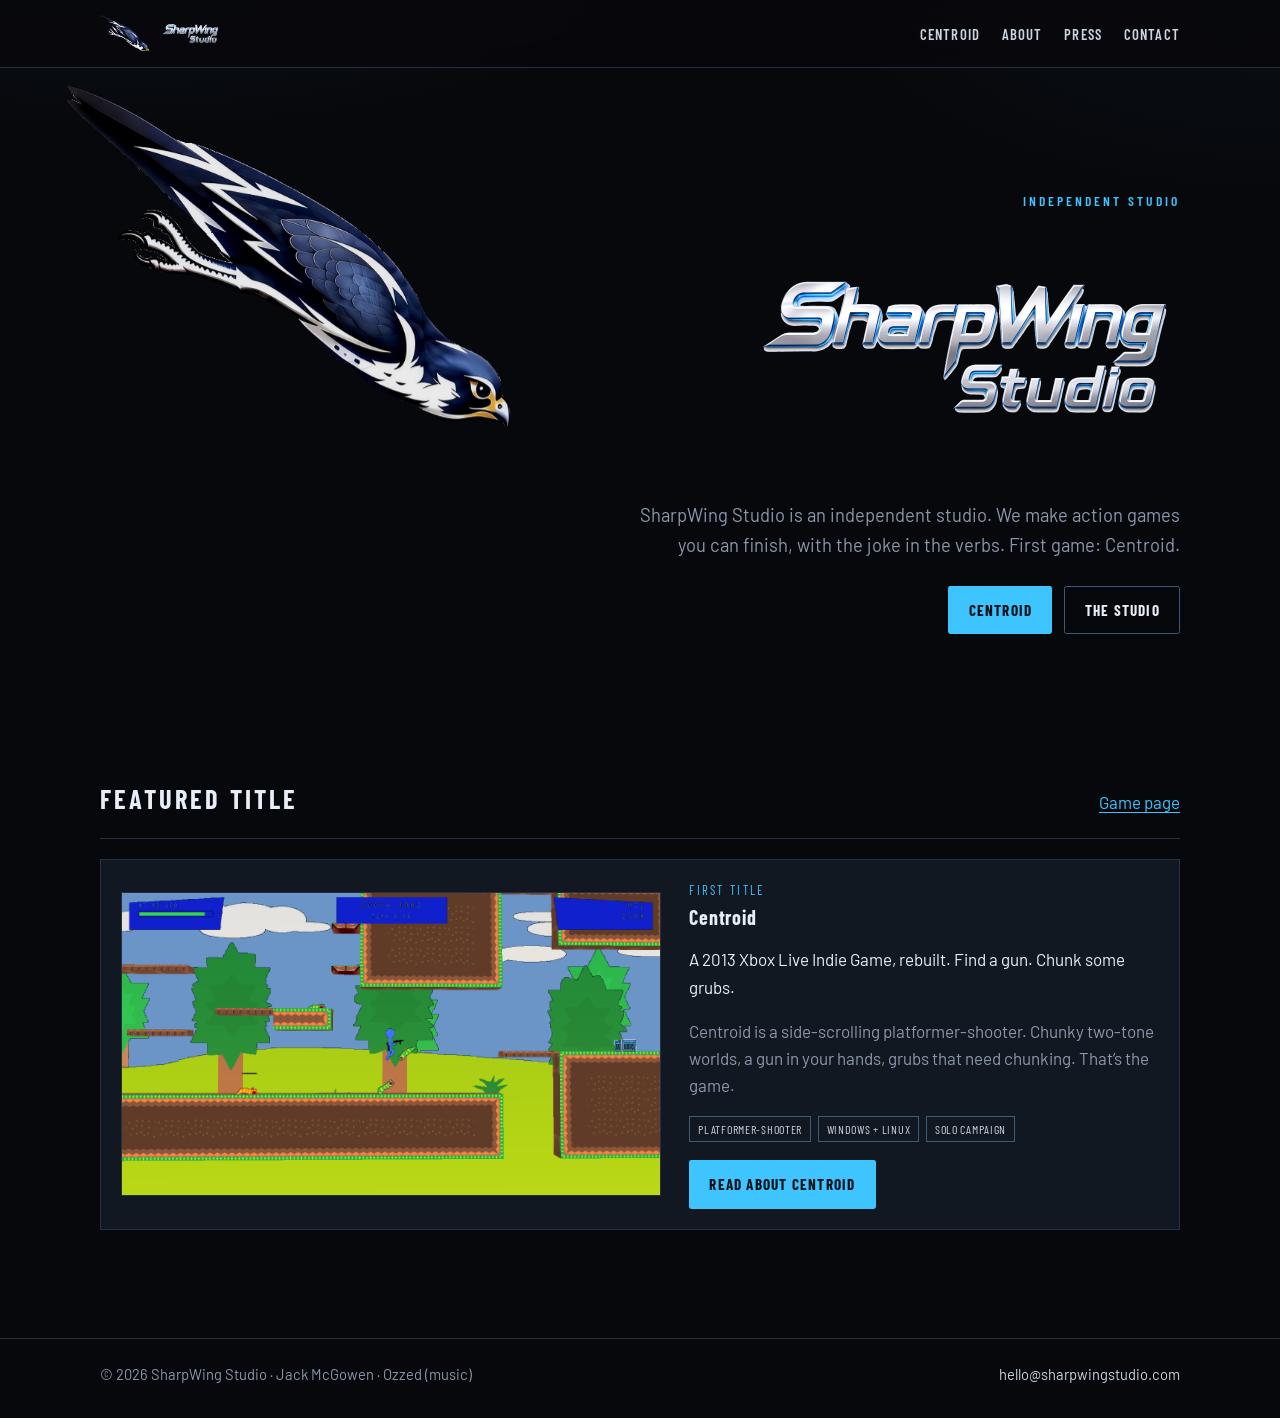
==== index.html @ 4d0de527 "Lock public copy to Act I blurbs." ====
<!DOCTYPE html>
<html lang="en">
<head>
  <meta charset="utf-8">
  <meta name="viewport" content="width=device-width, initial-scale=1">
  <title>SharpWing Studio</title>
  <meta name="description" content="SharpWing Studio is an independent studio. We make action games you can finish, with the joke in the verbs. First game: Centroid.">
  <link rel="canonical" href="https://sharpwingstudio.com/">
  <meta property="og:type" content="website">
  <meta property="og:site_name" content="SharpWing Studio">
  <meta property="og:title" content="SharpWing Studio">
  <meta property="og:description" content="SharpWing Studio is an independent studio. We make action games you can finish, with the joke in the verbs. First game: Centroid.">
  <meta property="og:url" content="https://sharpwingstudio.com/">
  <meta property="og:image" content="https://sharpwingstudio.com/img/og-image.png">
  <meta name="twitter:card" content="summary_large_image">
  <link rel="icon" href="img/favicon.ico" sizes="any">
  <link rel="icon" type="image/png" href="img/favicon-32.png" sizes="32x32">
  <link rel="apple-touch-icon" href="img/apple-touch-icon.png">
  <link rel="preconnect" href="https://fonts.googleapis.com">
  <link rel="preconnect" href="https://fonts.gstatic.com" crossorigin>
  <link href="https://fonts.googleapis.com/css2?family=Barlow+Condensed:wght@600;700&family=Barlow:wght@400;500;600;700&display=swap" rel="stylesheet">
  <link rel="stylesheet" href="css/site.css">
</head>
<body>
  <a class="skip" href="#content">Skip to content</a>
  <header class="site-header">
    <div class="header-inner">
      <a class="logo-link" href="index.html" aria-current="page">
        <img class="mark" src="img/peregrine.png" alt="">
        <img class="wordmark" src="img/sharpwing-studio.png" alt="SharpWing Studio">
      </a>
      <button class="nav-toggle" type="button" aria-expanded="false" aria-controls="site-nav" aria-label="Menu">
        <span></span>
      </button>
      <ul class="nav-links" id="site-nav">
        <li><a href="centroid.html">Centroid</a></li>
        <li><a href="about.html">About</a></li>
        <li><a href="press.html">Press</a></li>
        <li><a href="contact.html">Contact</a></li>
      </ul>
    </div>
  </header>

  <main id="content">
    <section class="hero">
      <img class="hero-bird" src="img/peregrine.png" alt="">
      <div class="wrap">
        <div class="hero-copy">
          <p class="eyebrow">Independent studio</p>
          <img class="hero-wordmark" src="img/sharpwing-studio.png" alt="SharpWing Studio">
          <p class="lede">SharpWing Studio is an independent studio. We make action games you can finish, with the joke in the verbs. First game: Centroid.</p>
          <div class="actions">
            <a class="btn btn-primary" href="centroid.html">Centroid</a>
            <a class="btn btn-ghost" href="about.html">The studio</a>
          </div>
        </div>
      </div>
    </section>

    <section class="section">
      <div class="wrap">
        <div class="section-head">
          <h2>Featured title</h2>
          <a href="centroid.html">Game page</a>
        </div>
        <article class="feature-card">
          <img src="img/screenshot-woods.png" alt="Centroid gameplay in the woods: a soldier mid-air, shooting a Centroid.">
          <div>
            <p class="kicker">First title</p>
            <h3>Centroid</h3>
            <p>A 2013 Xbox Live Indie Game, rebuilt. Find a gun. Chunk some grubs.</p>
            <p class="muted">Centroid is a side-scrolling platformer-shooter. Chunky two-tone worlds, a gun in your hands, grubs that need chunking. That’s the game.</p>
            <div class="tag-row">
              <span class="tag">Platformer-shooter</span>
              <span class="tag">Windows + Linux</span>
              <span class="tag">Solo campaign</span>
            </div>
            <a class="btn btn-primary" href="centroid.html">Read about Centroid</a>
          </div>
        </article>
      </div>
    </section>
  </main>

  <footer class="site-footer">
    <div class="wrap footer-inner">
      <span>© 2026 SharpWing Studio · Jack McGowen · Ozzed (music)</span>
      <span><a href="mailto:hello@sharpwingstudio.com">hello@sharpwingstudio.com</a></span>
    </div>
  </footer>
  <script src="js/nav.js"></script>
</body>
</html>
---- css/site.css ----
:root {
  --bg: #07080c;
  --bg-raise: #0d1118;
  --bg-card: #121821;
  --line: #243044;
  --line-hot: #3a5a78;
  --text: #e8eef8;
  --muted: #8b97ab;
  --cyan: #3ec4ff;
  --cyan-dim: #1a6a8c;
  --silver: #c9d4e0;
  --danger: #ff6b4a;
  --max: 1080px;
  --header-h: 4.25rem;
  --font: "Barlow", "Segoe UI", system-ui, sans-serif;
  --cond: "Barlow Condensed", "Segoe UI", sans-serif;
}

*,
*::before,
*::after {
  box-sizing: border-box;
}

html {
  scroll-behavior: smooth;
}

body {
  margin: 0;
  font-family: var(--font);
  font-size: 1.0625rem;
  line-height: 1.6;
  color: var(--text);
  background:
    radial-gradient(1200px 500px at 10% -10%, rgba(62, 196, 255, 0.08), transparent 55%),
    radial-gradient(900px 400px at 100% 0%, rgba(62, 196, 255, 0.04), transparent 50%),
    var(--bg);
  min-height: 100vh;
}

img {
  max-width: 100%;
  height: auto;
}

a {
  color: var(--cyan);
  text-decoration-thickness: 1px;
  text-underline-offset: 0.18em;
}

a:hover {
  color: #8adaff;
}

:focus-visible {
  outline: 2px solid var(--cyan);
  outline-offset: 3px;
}

.skip {
  position: absolute;
  left: 0.75rem;
  top: -3rem;
  background: var(--cyan);
  color: #041018;
  padding: 0.5rem 0.85rem;
  font-weight: 600;
  z-index: 100;
}

.skip:focus {
  top: 0.75rem;
}

.wrap {
  width: min(var(--max), calc(100% - 2.5rem));
  margin-inline: auto;
}

/* Header */

.site-header {
  position: sticky;
  top: 0;
  z-index: 50;
  height: var(--header-h);
  display: flex;
  align-items: center;
  background: rgba(7, 8, 12, 0.86);
  backdrop-filter: blur(12px);
  border-bottom: 1px solid var(--line);
}

.header-inner {
  display: flex;
  align-items: center;
  justify-content: space-between;
  gap: 1rem;
  width: min(var(--max), calc(100% - 2.5rem));
  margin-inline: auto;
}

.logo-link {
  display: flex;
  align-items: center;
  gap: 0.65rem;
  text-decoration: none;
  color: var(--text);
}

.logo-link img.wordmark {
  height: 2.15rem;
  width: auto;
}

.logo-link img.mark {
  height: 2.35rem;
  width: auto;
}

.nav-toggle {
  display: none;
  background: transparent;
  border: 1px solid var(--line);
  color: var(--text);
  width: 2.6rem;
  height: 2.6rem;
  border-radius: 0.35rem;
  cursor: pointer;
}

.nav-toggle span,
.nav-toggle span::before,
.nav-toggle span::after {
  display: block;
  width: 1.1rem;
  height: 2px;
  background: var(--silver);
  position: relative;
  margin: 0 auto;
}

.nav-toggle span::before,
.nav-toggle span::after {
  content: "";
  position: absolute;
  left: 0;
}

.nav-toggle span::before {
  top: -6px;
}

.nav-toggle span::after {
  top: 6px;
}

.nav-links {
  display: flex;
  gap: 0.2rem 1.35rem;
  list-style: none;
  margin: 0;
  padding: 0;
  align-items: center;
}

.nav-links a {
  color: var(--silver);
  text-decoration: none;
  font-family: var(--cond);
  font-weight: 600;
  letter-spacing: 0.08em;
  text-transform: uppercase;
  font-size: 0.92rem;
  padding: 0.35rem 0;
  border-bottom: 2px solid transparent;
}

.nav-links a:hover,
.nav-links a[aria-current="page"] {
  color: var(--text);
  border-bottom-color: var(--cyan);
}

/* Hero */

.hero {
  position: relative;
  overflow: hidden;
  padding: 4.5rem 0 3.5rem;
  min-height: min(78vh, 42rem);
  display: flex;
  align-items: center;
}

.hero-bird {
  position: absolute;
  left: max(-6rem, calc(50% - 36rem));
  top: 1rem;
  width: min(42vw, 28rem);
  opacity: 0.92;
  pointer-events: none;
  animation: stoop 1.15s ease-out both;
}

@keyframes stoop {
  from {
    transform: translate(-12%, -18%) rotate(-10deg);
    opacity: 0;
  }
  to {
    transform: none;
    opacity: 0.92;
  }
}

.hero-copy {
  position: relative;
  margin-left: auto;
  width: min(34rem, 100%);
  text-align: right;
}

.hero-wordmark {
  width: min(100%, 28rem);
  margin-bottom: 1.25rem;
  animation: fadeup 0.9s 0.15s ease both;
}

.eyebrow {
  font-family: var(--cond);
  letter-spacing: 0.22em;
  text-transform: uppercase;
  color: var(--cyan);
  font-size: 0.85rem;
  font-weight: 600;
  margin: 0 0 0.65rem;
}

.lede {
  color: var(--muted);
  font-size: 1.15rem;
  margin: 0 0 1.6rem;
  animation: fadeup 0.9s 0.3s ease both;
}

.actions {
  display: flex;
  flex-wrap: wrap;
  gap: 0.75rem;
  justify-content: flex-end;
  animation: fadeup 0.9s 0.4s ease both;
}

@keyframes fadeup {
  from {
    opacity: 0;
    transform: translateY(12px);
  }
  to {
    opacity: 1;
    transform: none;
  }
}

.btn {
  display: inline-flex;
  align-items: center;
  justify-content: center;
  gap: 0.4rem;
  padding: 0.7rem 1.2rem;
  border-radius: 0.15rem;
  font-family: var(--cond);
  font-weight: 700;
  letter-spacing: 0.08em;
  text-transform: uppercase;
  text-decoration: none;
  font-size: 0.95rem;
  border: 1px solid transparent;
}

.btn-primary {
  background: var(--cyan);
  color: #041018;
}

.btn-primary:hover {
  background: #8adaff;
  color: #041018;
}

.btn-ghost {
  background: transparent;
  color: var(--text);
  border-color: var(--line-hot);
}

.btn-ghost:hover {
  border-color: var(--cyan);
  color: var(--cyan);
}

/* Sections */

main {
  padding-bottom: 4rem;
}

.section {
  padding: 2.75rem 0;
}

.section-head {
  display: flex;
  align-items: baseline;
  justify-content: space-between;
  gap: 1rem;
  margin-bottom: 1.25rem;
  border-bottom: 1px solid var(--line);
  padding-bottom: 0.7rem;
}

h1, h2, h3 {
  font-family: var(--cond);
  letter-spacing: 0.04em;
  font-weight: 700;
  line-height: 1.15;
  margin: 0 0 0.75rem;
}

h1 {
  font-size: clamp(2.2rem, 5vw, 3.4rem);
}

h2 {
  font-size: 1.65rem;
  text-transform: uppercase;
  letter-spacing: 0.12em;
}

h3 {
  font-size: 1.25rem;
}

.muted {
  color: var(--muted);
}

.page-hero {
  padding: 3rem 0 1.5rem;
}

.page-hero h1 {
  margin-bottom: 0.4rem;
}

.rule {
  height: 2px;
  width: 4.5rem;
  background: linear-gradient(90deg, var(--cyan), transparent);
  border: 0;
  margin: 0 0 1.25rem;
}

/* Cards / game feature */

.feature-card {
  display: grid;
  grid-template-columns: minmax(0, 1.15fr) minmax(0, 1fr);
  gap: 1.75rem;
  background: var(--bg-card);
  border: 1px solid var(--line);
  padding: 1.25rem;
  align-items: center;
}

.feature-card img {
  width: 100%;
  display: block;
  border: 1px solid var(--line);
}

.kicker {
  font-family: var(--cond);
  letter-spacing: 0.18em;
  text-transform: uppercase;
  color: var(--cyan);
  font-size: 0.8rem;
  margin: 0 0 0.4rem;
}

.tag-row {
  display: flex;
  flex-wrap: wrap;
  gap: 0.4rem;
  margin: 0.9rem 0 1.1rem;
}

.tag {
  font-family: var(--cond);
  letter-spacing: 0.06em;
  text-transform: uppercase;
  font-size: 0.75rem;
  border: 1px solid var(--line-hot);
  color: var(--silver);
  padding: 0.15rem 0.5rem;
}

/* Facts / split */

.split {
  display: grid;
  grid-template-columns: 1fr 1fr;
  gap: 1.5rem;
}

.panel {
  background: var(--bg-raise);
  border: 1px solid var(--line);
  padding: 1.25rem 1.35rem;
}

.panel p:last-child,
.prose p:last-child {
  margin-bottom: 0;
}

.prose p {
  margin: 0 0 1rem;
}

.fact-list {
  list-style: none;
  margin: 0;
  padding: 0;
}

.fact-list li {
  display: grid;
  grid-template-columns: 9.5rem 1fr;
  gap: 0.75rem;
  padding: 0.65rem 0;
  border-bottom: 1px solid var(--line);
}

.fact-list li:last-child {
  border-bottom: 0;
}

.fact-list span {
  font-family: var(--cond);
  letter-spacing: 0.08em;
  text-transform: uppercase;
  color: var(--muted);
  font-size: 0.85rem;
}

/* Press grid */

.asset-grid {
  display: grid;
  grid-template-columns: repeat(auto-fill, minmax(220px, 1fr));
  gap: 1rem;
}

.asset {
  background: var(--bg-card);
  border: 1px solid var(--line);
  padding: 0.85rem;
  display: flex;
  flex-direction: column;
  gap: 0.6rem;
}

.asset .frame {
  background: #000;
  min-height: 8rem;
  display: grid;
  place-items: center;
  padding: 0.75rem;
}

.asset img {
  max-height: 8.5rem;
  width: auto;
}

.asset.pixel img {
  image-rendering: pixelated;
  image-rendering: crisp-edges;
}

.asset figcaption {
  font-size: 0.85rem;
  color: var(--muted);
  margin: 0;
}

.shot {
  width: 100%;
  border: 1px solid var(--line);
  display: block;
}

.shot-grid {
  display: grid;
  grid-template-columns: 1fr;
  gap: 1rem;
}

.shot-grid .shot-pair {
  display: grid;
  grid-template-columns: 1fr 1fr;
  gap: 1rem;
}

@media (max-width: 720px) {
  .shot-grid .shot-pair {
    grid-template-columns: 1fr;
  }
}

.caption {
  font-size: 0.85rem;
  color: var(--muted);
  margin: 0.4rem 0 0;
}

/* Contact */

.mailto {
  font-size: 1.35rem;
  font-weight: 600;
  word-break: break-word;
}

/* Footer */

.site-footer {
  border-top: 1px solid var(--line);
  padding: 1.5rem 0 2rem;
  color: var(--muted);
  font-size: 0.92rem;
}

.footer-inner {
  display: flex;
  justify-content: space-between;
  gap: 1rem;
  flex-wrap: wrap;
  align-items: center;
}

.site-footer a {
  color: var(--silver);
  text-decoration: none;
}

.site-footer a:hover {
  color: var(--cyan);
}

/* 404 */

.notfound {
  min-height: 60vh;
  display: grid;
  place-items: center;
  text-align: center;
  padding: 3rem 0;
}

/* Responsive */

@media (max-width: 840px) {
  .feature-card,
  .split {
    grid-template-columns: 1fr;
  }

  .hero-copy {
    text-align: left;
    width: 100%;
    margin-left: 0;
    padding-top: 7.5rem;
  }

  .actions {
    justify-content: flex-start;
  }

  .hero-bird {
    left: -2rem;
    top: -1rem;
    width: 16rem;
    opacity: 0.55;
  }

  .fact-list li {
    grid-template-columns: 1fr;
    gap: 0.15rem;
  }
}

@media (max-width: 720px) {
  .nav-toggle {
    display: grid;
    place-items: center;
  }

  .nav-links {
    display: none;
    position: absolute;
    top: var(--header-h);
    left: 0;
    right: 0;
    flex-direction: column;
    align-items: stretch;
    background: rgba(7, 8, 12, 0.97);
    border-bottom: 1px solid var(--line);
    padding: 0.75rem 1.25rem 1rem;
    gap: 0;
  }

  .nav-links.is-open {
    display: flex;
  }

  .nav-links a {
    padding: 0.7rem 0;
    border-bottom: 1px solid var(--line);
  }

  .logo-link img.wordmark {
    height: 1.7rem;
  }

  .logo-link img.mark {
    display: none;
  }
}

@media (prefers-reduced-motion: reduce) {
  .hero-bird,
  .hero-wordmark,
  .lede,
  .actions {
    animation: none;
  }
}
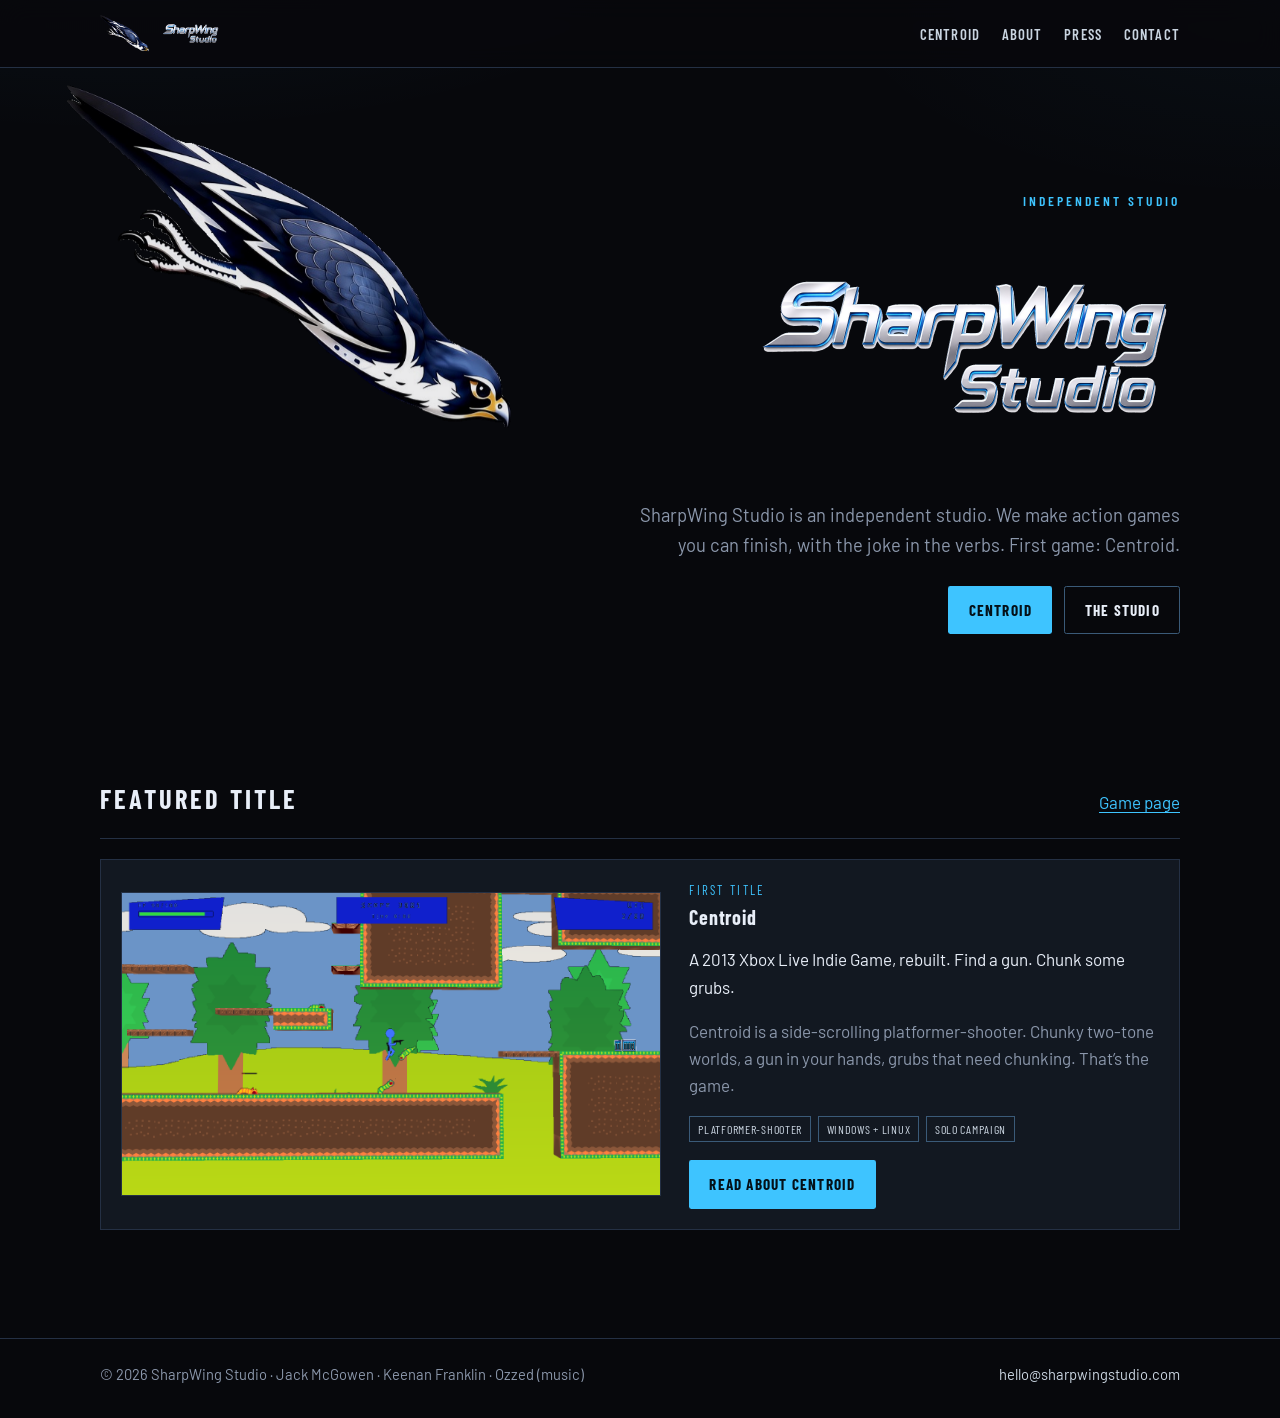
==== commit 7e65836a: "Credit Keenan Franklin next to Ozzed." ====
--- a/index.html
+++ b/index.html
@@ -84,7 +84,7 @@
 
   <footer class="site-footer">
     <div class="wrap footer-inner">
-      <span>© 2026 SharpWing Studio · Jack McGowen · Ozzed (music)</span>
+      <span>© 2026 SharpWing Studio · Jack McGowen · Keenan Franklin · Ozzed (music)</span>
       <span><a href="mailto:hello@sharpwingstudio.com">hello@sharpwingstudio.com</a></span>
     </div>
   </footer>
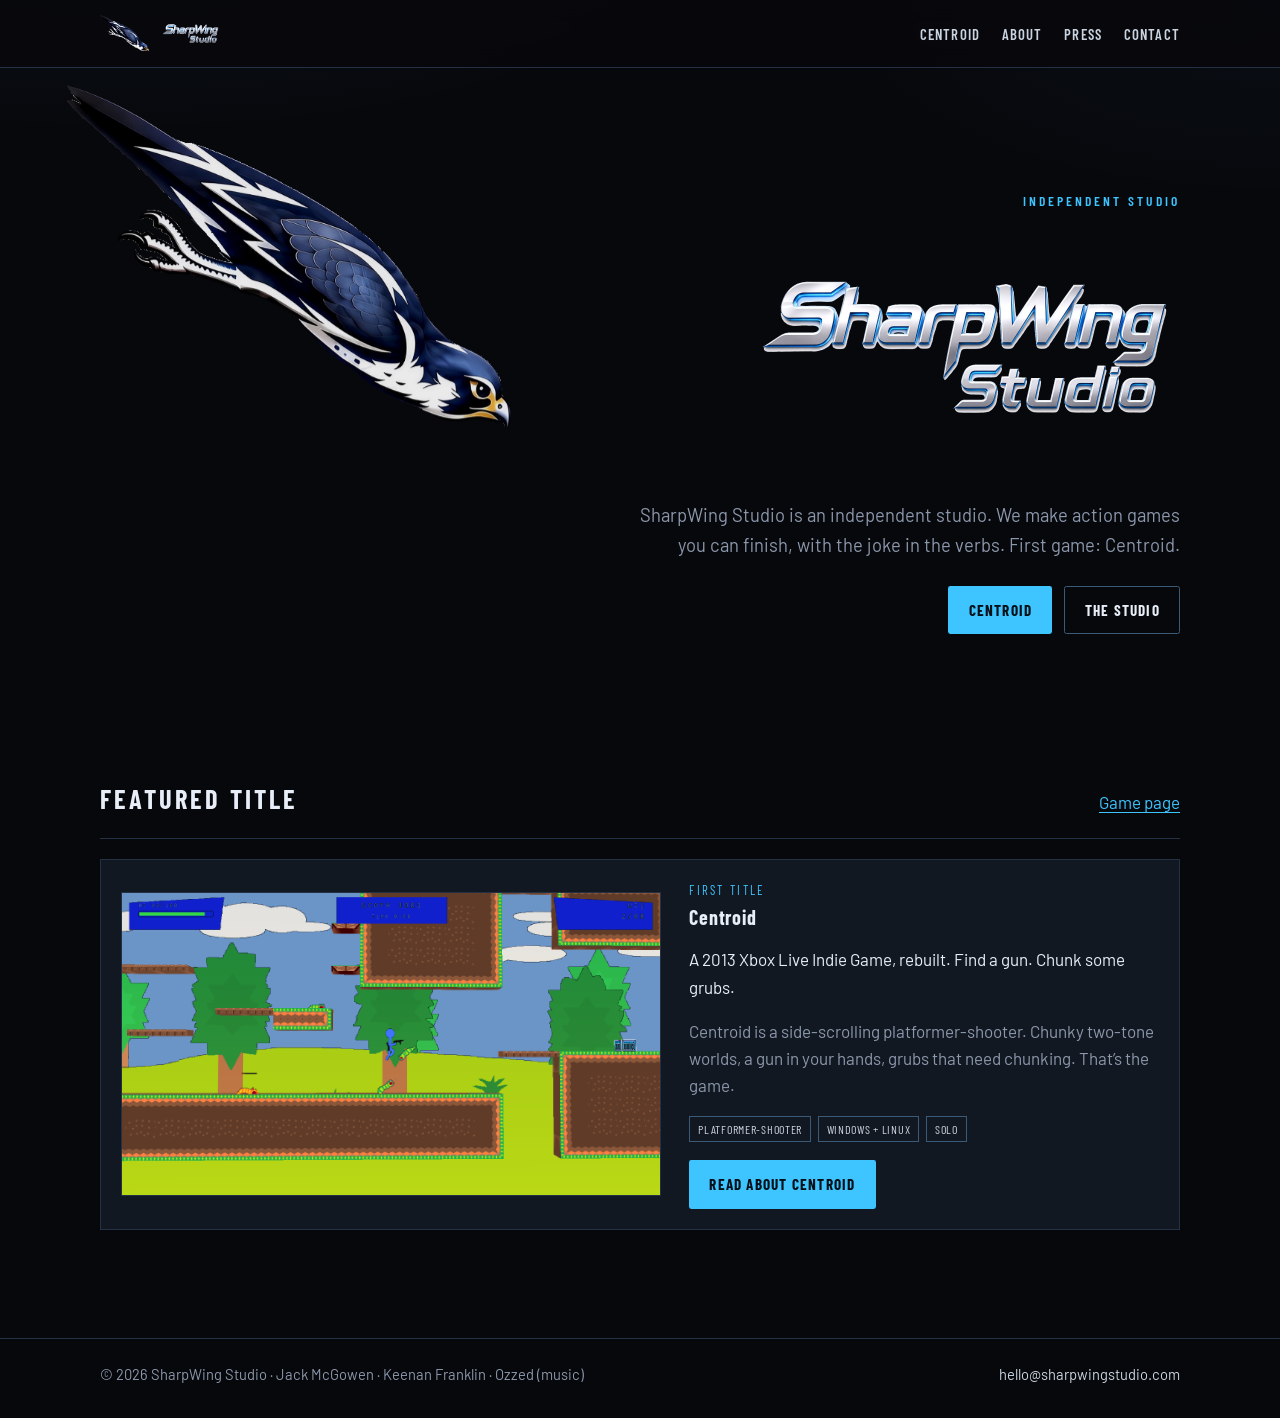
==== commit 76bf53e7: "Add mountains screenshot; drop leftover campaign framing." ====
--- a/index.html
+++ b/index.html
@@ -73,7 +73,7 @@
             <div class="tag-row">
               <span class="tag">Platformer-shooter</span>
               <span class="tag">Windows + Linux</span>
-              <span class="tag">Solo campaign</span>
+              <span class="tag">Solo</span>
             </div>
             <a class="btn btn-primary" href="centroid.html">Read about Centroid</a>
           </div>
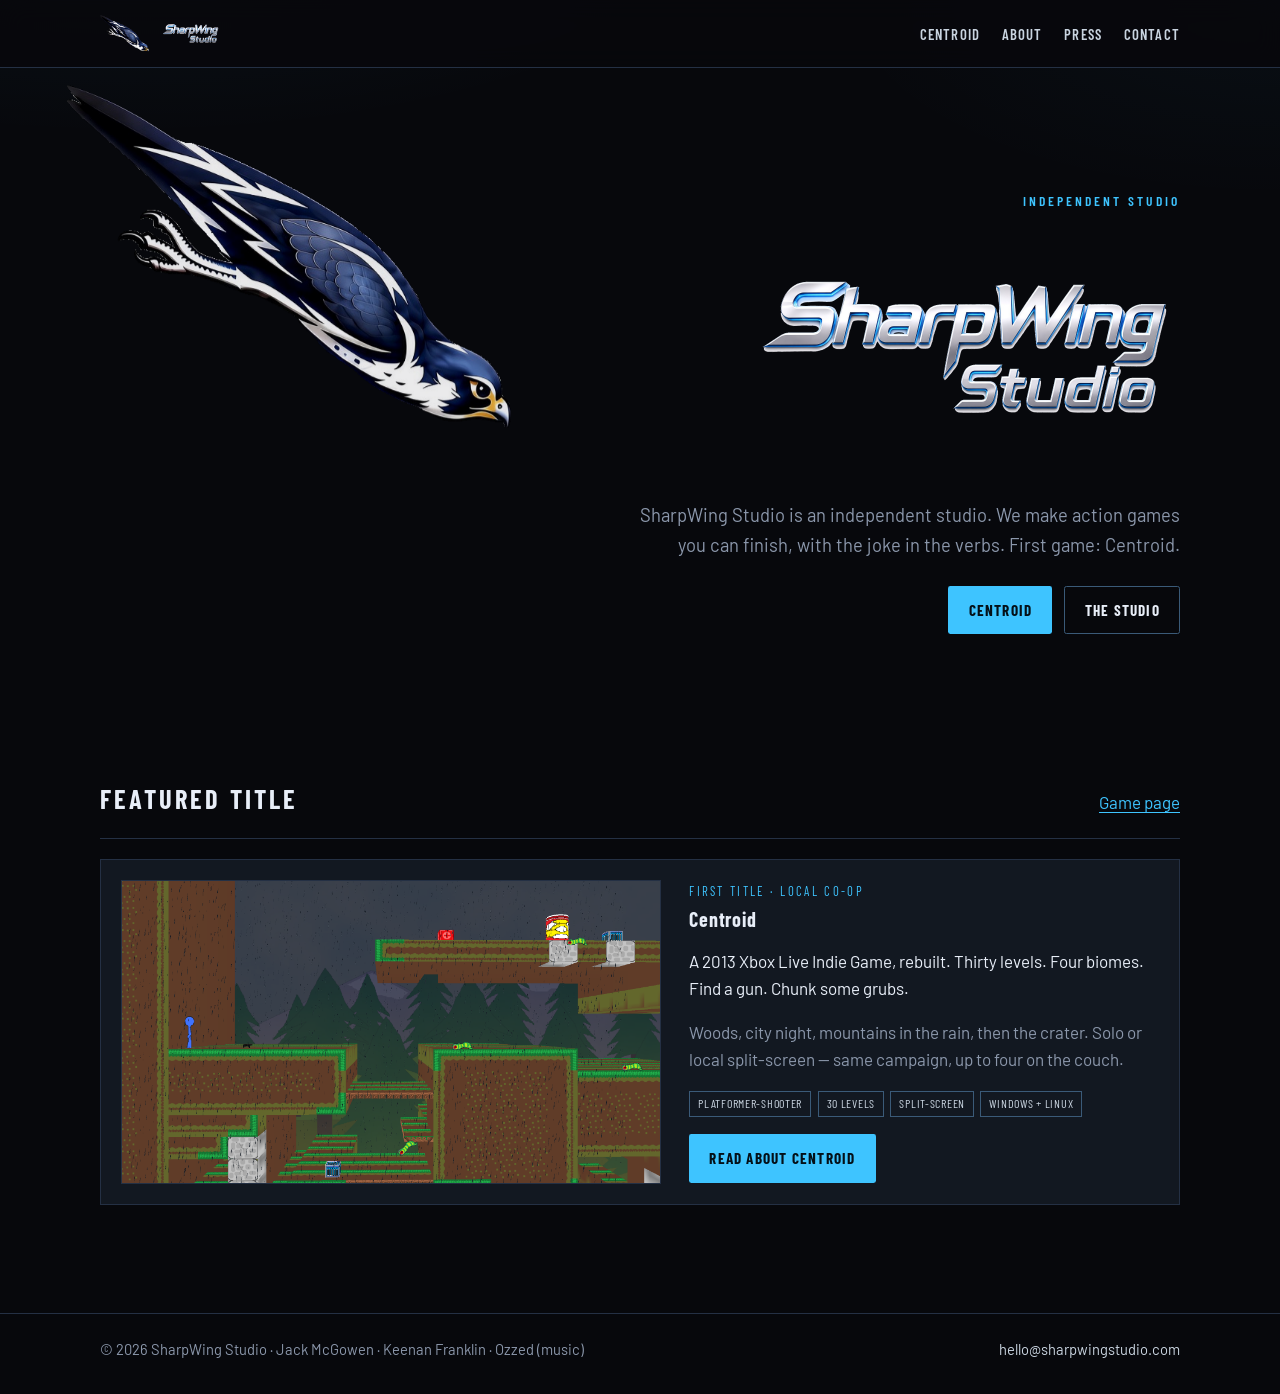
==== commit 7d5c2784: "Tease four biomes from level previews; add local split-screen co-op" ====
--- a/index.html
+++ b/index.html
@@ -64,16 +64,17 @@
           <a href="centroid.html">Game page</a>
         </div>
         <article class="feature-card">
-          <img src="img/screenshot-woods.png" alt="Centroid gameplay in the woods: a soldier mid-air, shooting a Centroid.">
+          <img src="img/preview-mountains.png" alt="Centroid mountains: rain over pines and snow peaks.">
           <div>
-            <p class="kicker">First title</p>
+            <p class="kicker">First title · Local co-op</p>
             <h3>Centroid</h3>
-            <p>A 2013 Xbox Live Indie Game, rebuilt. Find a gun. Chunk some grubs.</p>
-            <p class="muted">Centroid is a side-scrolling platformer-shooter. Chunky two-tone worlds, a gun in your hands, grubs that need chunking. That’s the game.</p>
+            <p>A 2013 Xbox Live Indie Game, rebuilt. Thirty levels. Four biomes. Find a gun. Chunk some grubs.</p>
+            <p class="muted">Woods, city night, mountains in the rain, then the crater. Solo or local split-screen — same campaign, up to four on the couch.</p>
             <div class="tag-row">
               <span class="tag">Platformer-shooter</span>
+              <span class="tag">30 levels</span>
+              <span class="tag">Split-screen</span>
               <span class="tag">Windows + Linux</span>
-              <span class="tag">Solo</span>
             </div>
             <a class="btn btn-primary" href="centroid.html">Read about Centroid</a>
           </div>
--- a/css/site.css
+++ b/css/site.css
@@ -528,6 +528,23 @@
   margin: 0.4rem 0 0;
 }
 
+.shot-fig {
+  margin: 0;
+}
+
+.shot-fig .shot {
+  margin: 0;
+}
+
+.shot-fig figcaption {
+  font-family: var(--cond);
+  letter-spacing: 0.12em;
+  text-transform: uppercase;
+  font-size: 0.8rem;
+  color: var(--cyan);
+  margin: 0.45rem 0 0;
+}
+
 /* Contact */
 
 .mailto {
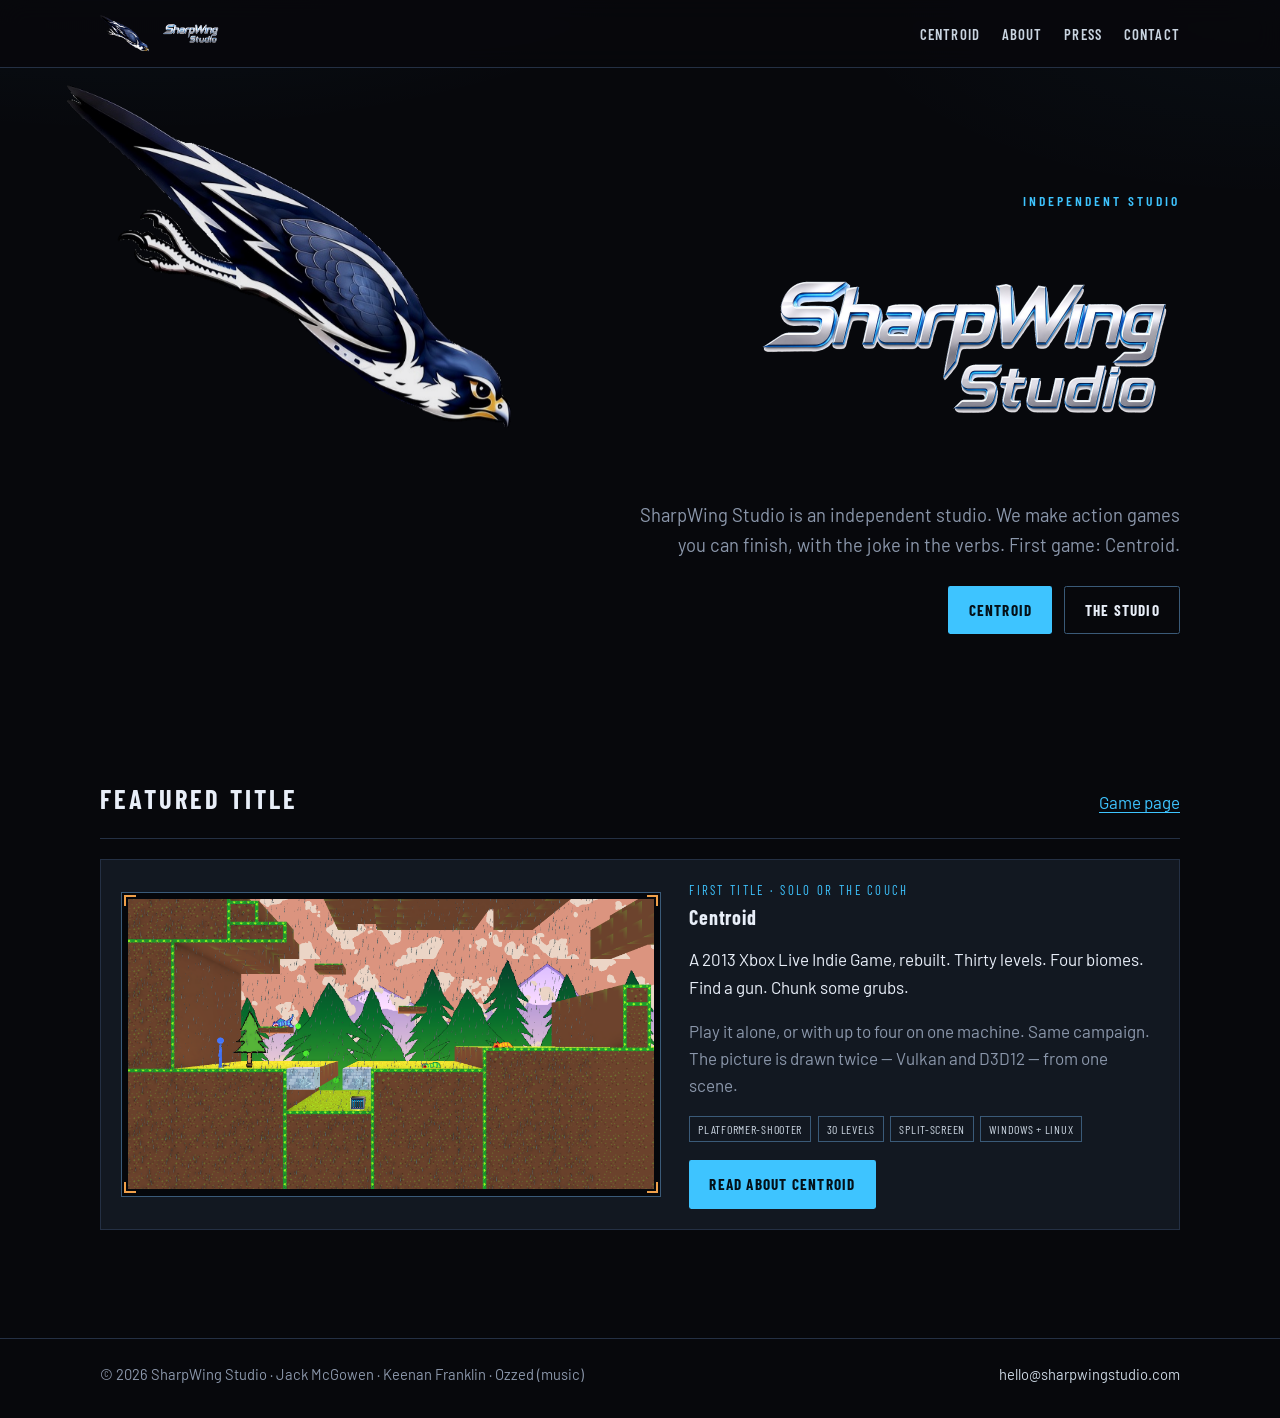
==== commit 7f48dc5e: "feat: engine-framed Centroid page, fresh biome stills, short clip Recapture woods, city, mountains, " ====
--- a/index.html
+++ b/index.html
@@ -64,12 +64,18 @@
           <a href="centroid.html">Game page</a>
         </div>
         <article class="feature-card">
-          <img src="img/preview-mountains.png" alt="Centroid mountains: rain over pines and snow peaks.">
+          <div class="viewport">
+            <span class="tick tick-tl"></span>
+            <span class="tick tick-tr"></span>
+            <span class="tick tick-bl"></span>
+            <span class="tick tick-br"></span>
+            <img src="img/preview-mountains.png" alt="Centroid mountains: rain over pines and snow peaks.">
+          </div>
           <div>
-            <p class="kicker">First title · Local co-op</p>
+            <p class="kicker">First title · Solo or the couch</p>
             <h3>Centroid</h3>
             <p>A 2013 Xbox Live Indie Game, rebuilt. Thirty levels. Four biomes. Find a gun. Chunk some grubs.</p>
-            <p class="muted">Woods, city night, mountains in the rain, then the crater. Solo or local split-screen — same campaign, up to four on the couch.</p>
+            <p class="muted">Play it alone, or with up to four on one machine. Same campaign. The picture is drawn twice — Vulkan and D3D12 — from one scene.</p>
             <div class="tag-row">
               <span class="tag">Platformer-shooter</span>
               <span class="tag">30 levels</span>
--- a/css/site.css
+++ b/css/site.css
@@ -8,6 +8,7 @@
   --muted: #8b97ab;
   --cyan: #3ec4ff;
   --cyan-dim: #1a6a8c;
+  --amber: #f0a04a;
   --silver: #c9d4e0;
   --danger: #ff6b4a;
   --max: 1080px;
@@ -541,8 +542,103 @@
   letter-spacing: 0.12em;
   text-transform: uppercase;
   font-size: 0.8rem;
-  color: var(--cyan);
+  color: var(--amber);
   margin: 0.45rem 0 0;
+}
+
+.viewport {
+  position: relative;
+  border: 1px solid var(--line-hot);
+  background: #05070b;
+  padding: 0.4rem;
+}
+
+.viewport img,
+.viewport video {
+  display: block;
+  width: 100%;
+  border: 0;
+}
+
+.viewport .tick {
+  position: absolute;
+  width: 0.7rem;
+  height: 0.7rem;
+  border: 0 solid var(--amber);
+  pointer-events: none;
+}
+
+.viewport .tick-tl { top: 0.15rem; left: 0.15rem; border-top-width: 2px; border-left-width: 2px; }
+.viewport .tick-tr { top: 0.15rem; right: 0.15rem; border-top-width: 2px; border-right-width: 2px; }
+.viewport .tick-bl { bottom: 0.15rem; left: 0.15rem; border-bottom-width: 2px; border-left-width: 2px; }
+.viewport .tick-br { bottom: 0.15rem; right: 0.15rem; border-bottom-width: 2px; border-right-width: 2px; }
+
+.pane-row {
+  display: grid;
+  grid-template-columns: auto 1fr;
+  gap: 1rem;
+  align-items: center;
+  margin-top: 1rem;
+}
+
+.pane-guide {
+  width: 7.5rem;
+  aspect-ratio: 16 / 9;
+  display: grid;
+  gap: 2px;
+  background: var(--amber);
+  border: 1px solid var(--amber);
+}
+
+.pane-guide span {
+  background: var(--bg);
+}
+
+.pane-guide.g2 { grid-template-columns: 1fr 1fr; }
+.pane-guide.g4 { grid-template-columns: 1fr 1fr; grid-template-rows: 1fr 1fr; }
+
+.depth-strip,
+.pass-line {
+  display: flex;
+  flex-wrap: wrap;
+  gap: 0.4rem 0;
+  list-style: none;
+  margin: 0.9rem 0 0;
+  padding: 0;
+  font-family: var(--cond);
+  letter-spacing: 0.14em;
+  text-transform: uppercase;
+  font-size: 0.75rem;
+  color: var(--muted);
+}
+
+.depth-strip li,
+.pass-line span {
+  padding-right: 0.85rem;
+  margin-right: 0.85rem;
+  border-right: 1px solid var(--line-hot);
+}
+
+.depth-strip li:last-child,
+.pass-line span:last-child {
+  border-right: 0;
+  margin-right: 0;
+  padding-right: 0;
+}
+
+.pass-line {
+  margin-top: 0.75rem;
+  color: var(--amber);
+}
+
+.video-frame video {
+  width: 100%;
+  background: #000;
+}
+
+.later {
+  margin-top: 1.25rem;
+  font-size: 0.92rem;
 }
 
 /* Contact */
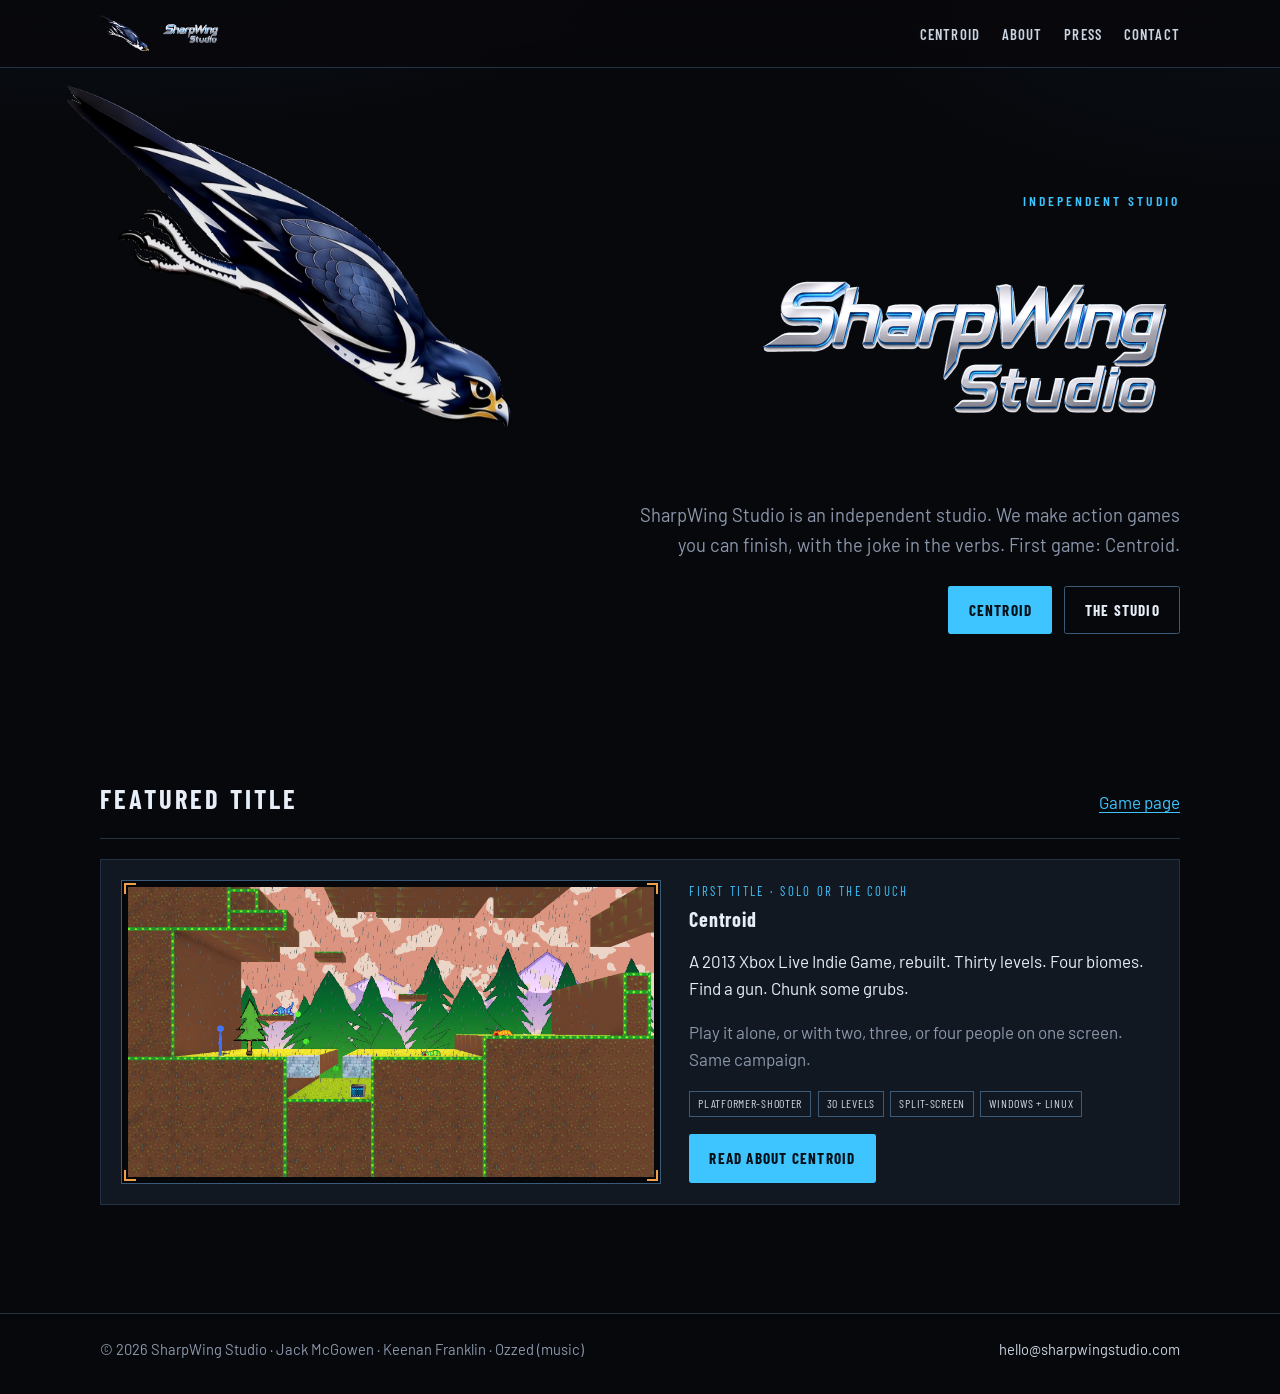
==== commit 639b466d: "feat: couch co-op stills, individual scores, and a woods clip Player-facing copy for local play on o" ====
--- a/index.html
+++ b/index.html
@@ -75,7 +75,7 @@
             <p class="kicker">First title · Solo or the couch</p>
             <h3>Centroid</h3>
             <p>A 2013 Xbox Live Indie Game, rebuilt. Thirty levels. Four biomes. Find a gun. Chunk some grubs.</p>
-            <p class="muted">Play it alone, or with up to four on one machine. Same campaign. The picture is drawn twice — Vulkan and D3D12 — from one scene.</p>
+            <p class="muted">Play it alone, or with two, three, or four people on one screen. Same campaign.</p>
             <div class="tag-row">
               <span class="tag">Platformer-shooter</span>
               <span class="tag">30 levels</span>
--- a/css/site.css
+++ b/css/site.css
@@ -573,30 +573,6 @@
 .viewport .tick-bl { bottom: 0.15rem; left: 0.15rem; border-bottom-width: 2px; border-left-width: 2px; }
 .viewport .tick-br { bottom: 0.15rem; right: 0.15rem; border-bottom-width: 2px; border-right-width: 2px; }
 
-.pane-row {
-  display: grid;
-  grid-template-columns: auto 1fr;
-  gap: 1rem;
-  align-items: center;
-  margin-top: 1rem;
-}
-
-.pane-guide {
-  width: 7.5rem;
-  aspect-ratio: 16 / 9;
-  display: grid;
-  gap: 2px;
-  background: var(--amber);
-  border: 1px solid var(--amber);
-}
-
-.pane-guide span {
-  background: var(--bg);
-}
-
-.pane-guide.g2 { grid-template-columns: 1fr 1fr; }
-.pane-guide.g4 { grid-template-columns: 1fr 1fr; grid-template-rows: 1fr 1fr; }
-
 .depth-strip,
 .pass-line {
   display: flex;
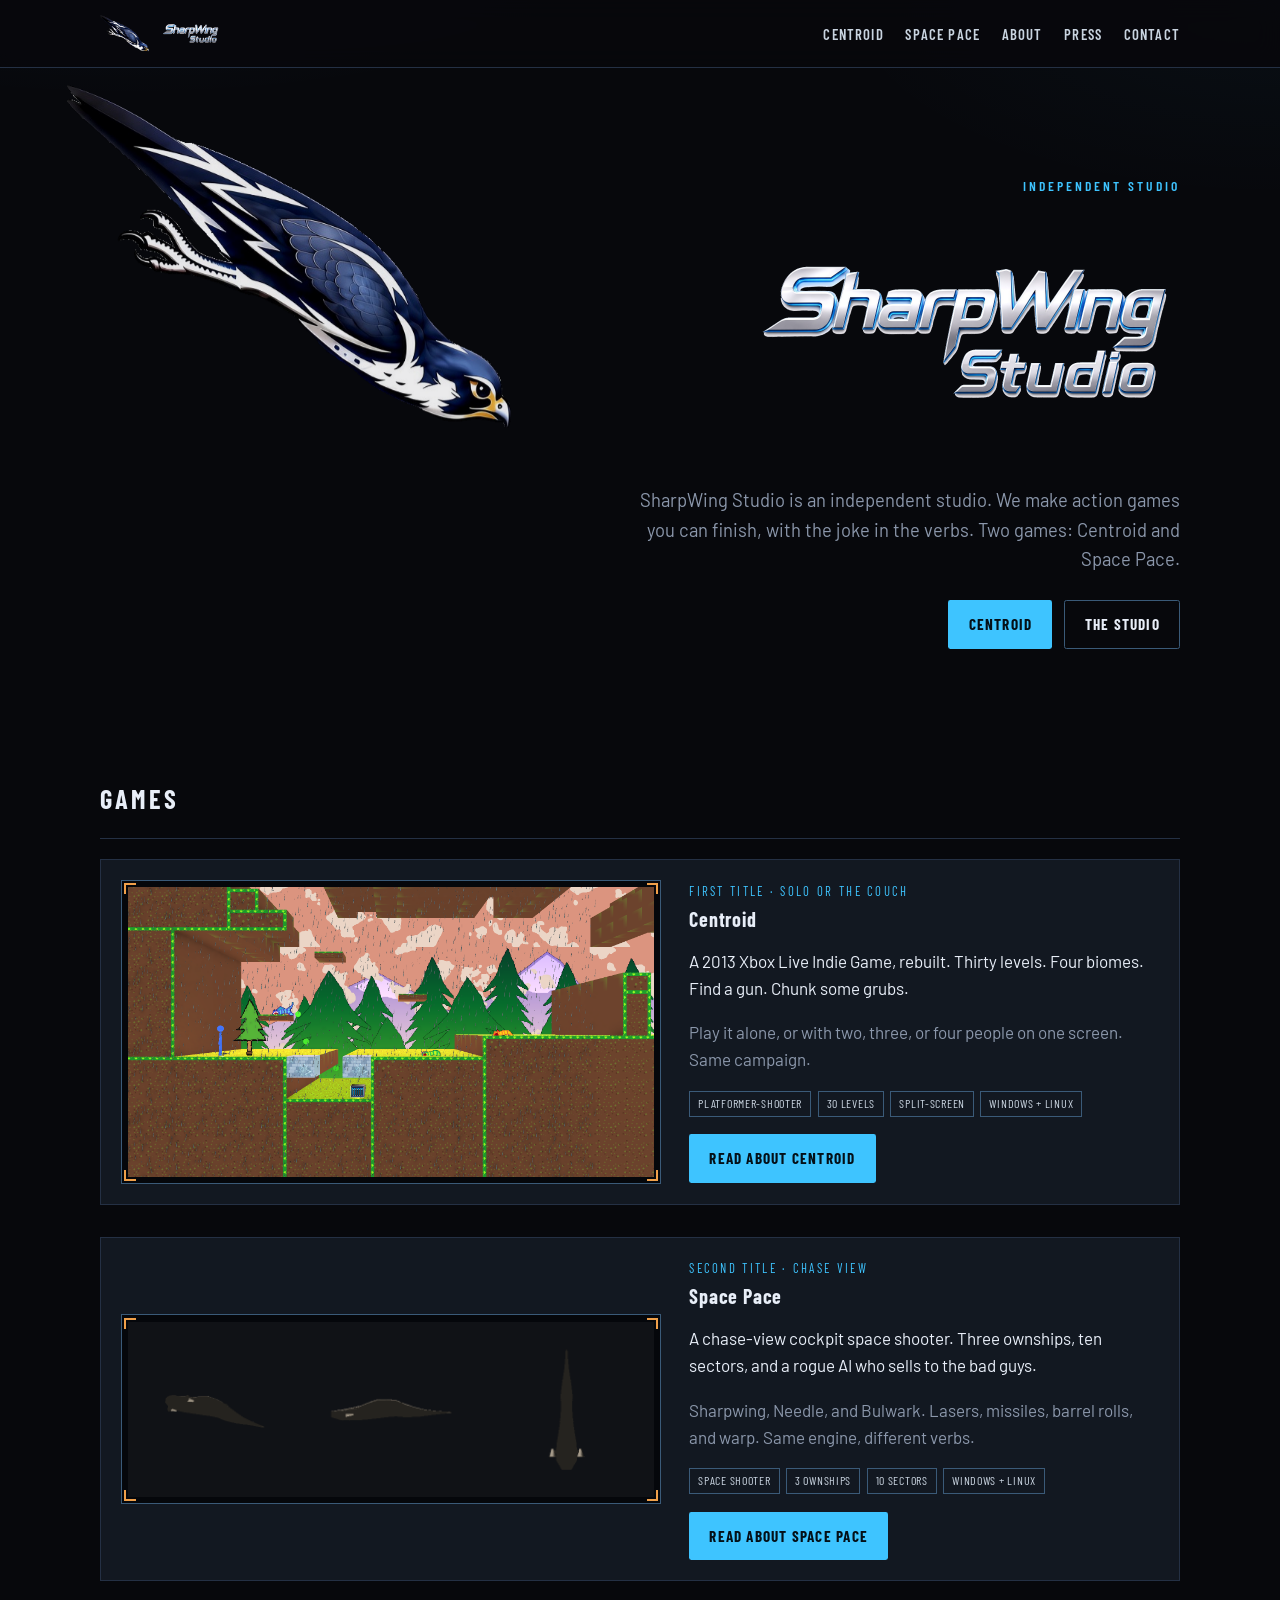
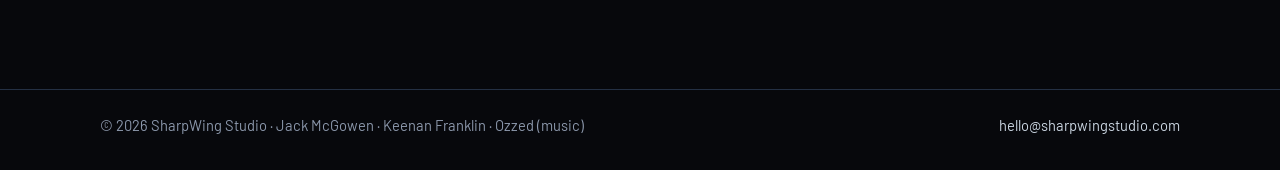
==== commit abc27e8d: "feat: multi-project portfolio — add Space Pace alongside Centroid" ====
--- a/index.html
+++ b/index.html
@@ -4,12 +4,12 @@
   <meta charset="utf-8">
   <meta name="viewport" content="width=device-width, initial-scale=1">
   <title>SharpWing Studio</title>
-  <meta name="description" content="SharpWing Studio is an independent studio. We make action games you can finish, with the joke in the verbs. First game: Centroid.">
+  <meta name="description" content="SharpWing Studio is an independent studio. We make action games you can finish, with the joke in the verbs. Two games: Centroid and Space Pace.">
   <link rel="canonical" href="https://sharpwingstudio.com/">
   <meta property="og:type" content="website">
   <meta property="og:site_name" content="SharpWing Studio">
   <meta property="og:title" content="SharpWing Studio">
-  <meta property="og:description" content="SharpWing Studio is an independent studio. We make action games you can finish, with the joke in the verbs. First game: Centroid.">
+  <meta property="og:description" content="SharpWing Studio is an independent studio. We make action games you can finish, with the joke in the verbs. Two games: Centroid and Space Pace.">
   <meta property="og:url" content="https://sharpwingstudio.com/">
   <meta property="og:image" content="https://sharpwingstudio.com/img/og-image.png">
   <meta name="twitter:card" content="summary_large_image">
@@ -34,6 +34,7 @@
       </button>
       <ul class="nav-links" id="site-nav">
         <li><a href="centroid.html">Centroid</a></li>
+        <li><a href="space-pace.html">Space Pace</a></li>
         <li><a href="about.html">About</a></li>
         <li><a href="press.html">Press</a></li>
         <li><a href="contact.html">Contact</a></li>
@@ -48,7 +49,7 @@
         <div class="hero-copy">
           <p class="eyebrow">Independent studio</p>
           <img class="hero-wordmark" src="img/sharpwing-studio.png" alt="SharpWing Studio">
-          <p class="lede">SharpWing Studio is an independent studio. We make action games you can finish, with the joke in the verbs. First game: Centroid.</p>
+          <p class="lede">SharpWing Studio is an independent studio. We make action games you can finish, with the joke in the verbs. Two games: Centroid and Space Pace.</p>
           <div class="actions">
             <a class="btn btn-primary" href="centroid.html">Centroid</a>
             <a class="btn btn-ghost" href="about.html">The studio</a>
@@ -60,8 +61,7 @@
     <section class="section">
       <div class="wrap">
         <div class="section-head">
-          <h2>Featured title</h2>
-          <a href="centroid.html">Game page</a>
+          <h2>Games</h2>
         </div>
         <article class="feature-card">
           <div class="viewport">
@@ -85,6 +85,30 @@
             <a class="btn btn-primary" href="centroid.html">Read about Centroid</a>
           </div>
         </article>
+        <div style="margin-top: 2rem;">
+          <article class="feature-card">
+            <div class="viewport">
+              <span class="tick tick-tl"></span>
+              <span class="tick tick-tr"></span>
+              <span class="tick tick-bl"></span>
+              <span class="tick tick-br"></span>
+              <img src="img/space-pace-sharpwing.png" alt="Three views of Sharpwing, the studio craft, on a near-black background.">
+            </div>
+            <div>
+              <p class="kicker">Second title · Chase view</p>
+              <h3>Space Pace</h3>
+              <p>A chase-view cockpit space shooter. Three ownships, ten sectors, and a rogue AI who sells to the bad guys.</p>
+              <p class="muted">Sharpwing, Needle, and Bulwark. Lasers, missiles, barrel rolls, and warp. Same engine, different verbs.</p>
+              <div class="tag-row">
+                <span class="tag">Space shooter</span>
+                <span class="tag">3 ownships</span>
+                <span class="tag">10 sectors</span>
+                <span class="tag">Windows + Linux</span>
+              </div>
+              <a class="btn btn-primary" href="space-pace.html">Read about Space Pace</a>
+            </div>
+          </article>
+        </div>
       </div>
     </section>
   </main>
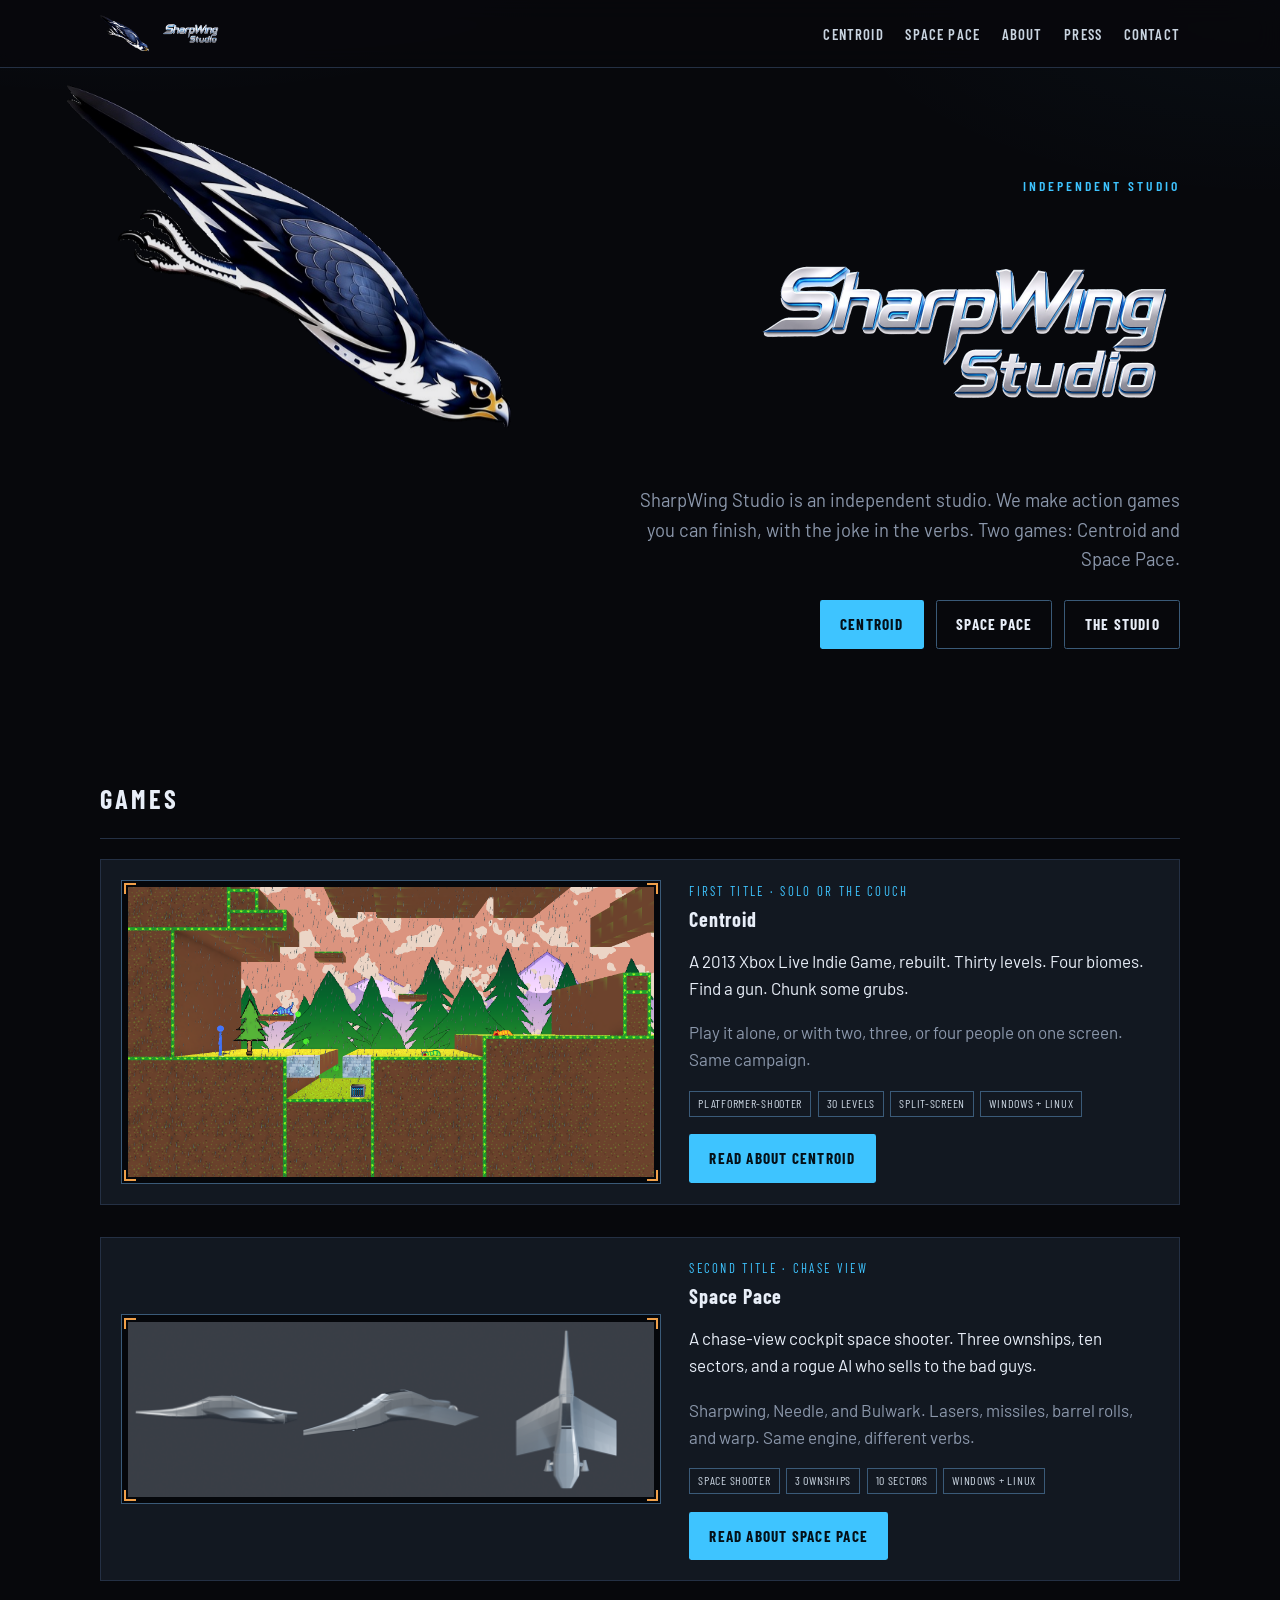
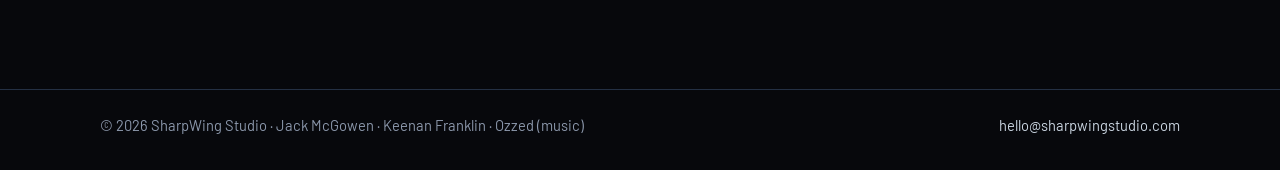
==== commit 90d029b0: "feat: Space Pace artwork and portfolio parity with Centroid - Re-render three-view studio artwork fo" ====
--- a/index.html
+++ b/index.html
@@ -52,6 +52,7 @@
           <p class="lede">SharpWing Studio is an independent studio. We make action games you can finish, with the joke in the verbs. Two games: Centroid and Space Pace.</p>
           <div class="actions">
             <a class="btn btn-primary" href="centroid.html">Centroid</a>
+            <a class="btn btn-ghost" href="space-pace.html">Space Pace</a>
             <a class="btn btn-ghost" href="about.html">The studio</a>
           </div>
         </div>
@@ -63,6 +64,7 @@
         <div class="section-head">
           <h2>Games</h2>
         </div>
+        <div class="games-list">
         <article class="feature-card">
           <div class="viewport">
             <span class="tick tick-tl"></span>
@@ -85,8 +87,7 @@
             <a class="btn btn-primary" href="centroid.html">Read about Centroid</a>
           </div>
         </article>
-        <div style="margin-top: 2rem;">
-          <article class="feature-card">
+        <article class="feature-card">
             <div class="viewport">
               <span class="tick tick-tl"></span>
               <span class="tick tick-tr"></span>
--- a/css/site.css
+++ b/css/site.css
@@ -739,3 +739,46 @@
     animation: none;
   }
 }
+
+/* Games list / ship table */
+
+.games-list {
+  display: grid;
+  gap: 2rem;
+}
+
+.ship-table {
+  width: 100%;
+  border-collapse: collapse;
+  background: var(--bg-card);
+  border: 1px solid var(--line);
+}
+
+.ship-table th,
+.ship-table td {
+  text-align: left;
+  padding: 0.7rem 0.9rem;
+  border-bottom: 1px solid var(--line);
+  font-size: 0.95rem;
+}
+
+.ship-table th {
+  font-family: var(--cond);
+  letter-spacing: 0.12em;
+  text-transform: uppercase;
+  font-size: 0.78rem;
+  color: var(--muted);
+  background: var(--bg-raise);
+}
+
+.ship-table tr:last-child td {
+  border-bottom: 0;
+}
+
+.ship-table td:first-child {
+  font-family: var(--cond);
+  letter-spacing: 0.06em;
+  text-transform: uppercase;
+  color: var(--amber);
+  font-weight: 600;
+}
